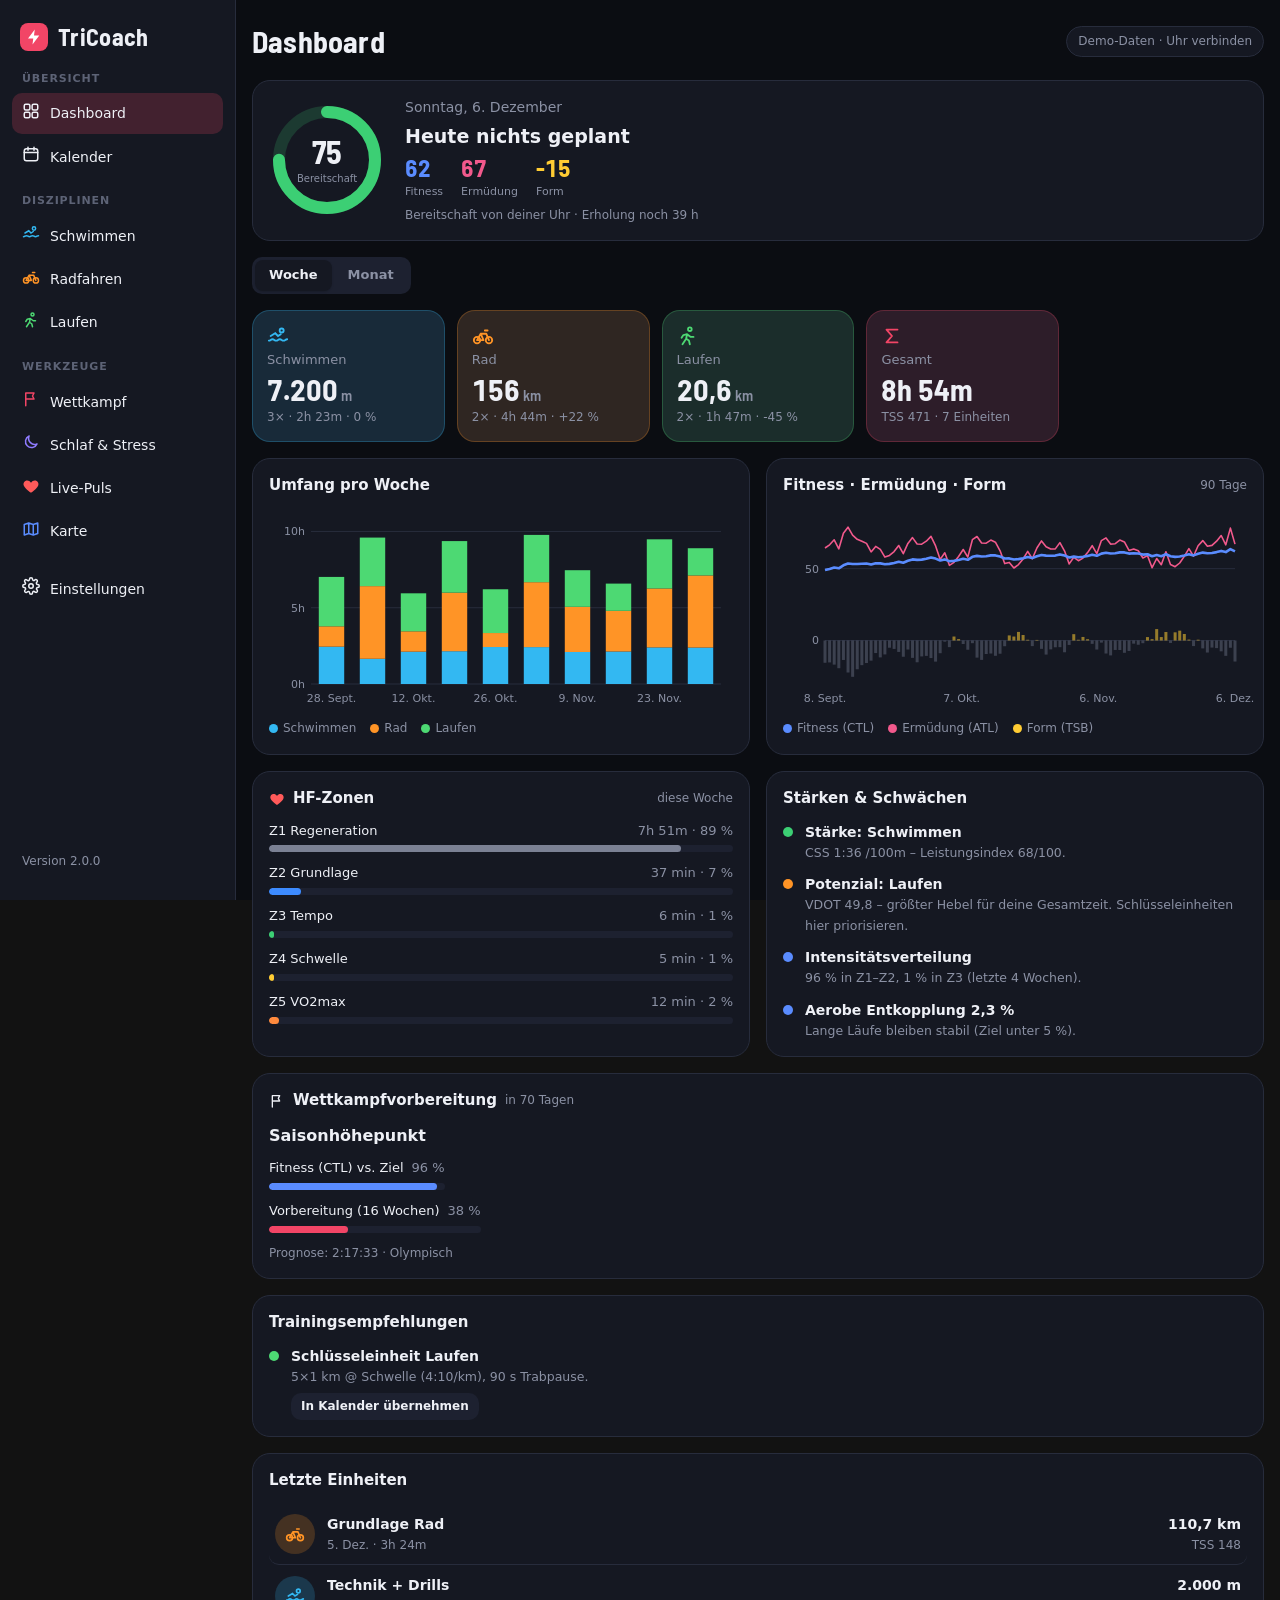
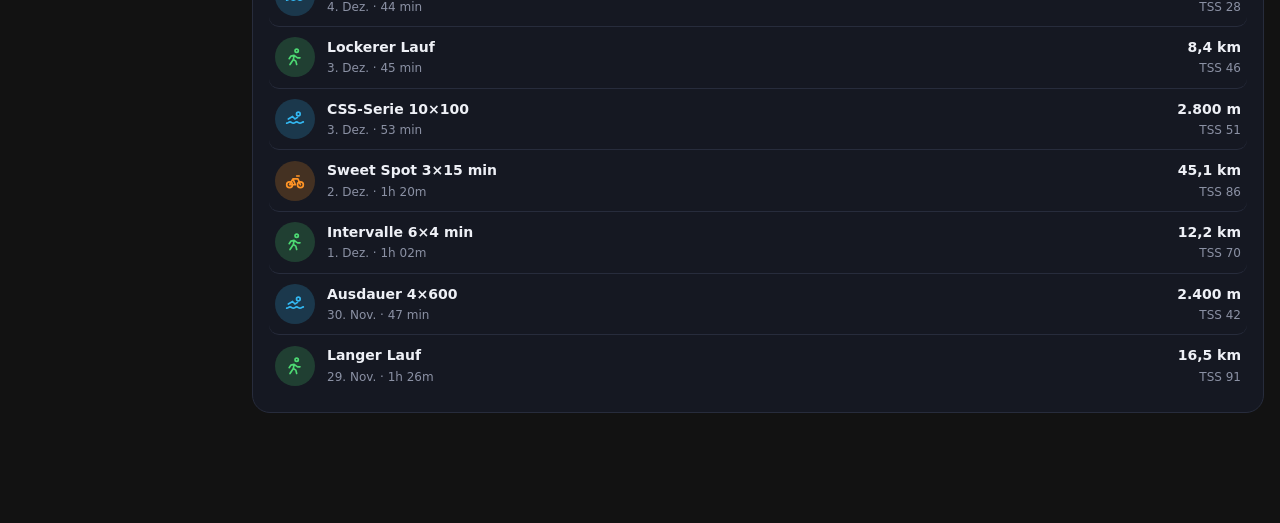
==== index.html @ 59c81769 "TriCoach 2.0: installierbare Web-App mit Uhr-Sync, Live-Puls und 4 Designs Co-Authored-By: Claude Op" ====
<!doctype html>
<html lang="de" data-design="nacht">
<head>
<meta charset="utf-8">
<meta name="viewport" content="width=device-width, initial-scale=1, viewport-fit=cover">
<title>TriCoach</title>
<meta name="description" content="Triathlon-Training mit deiner Forerunner 265: Dashboard, Analysen, Kalender, Wettkampf.">
<meta name="theme-color" content="#0b0d12">
<meta name="apple-mobile-web-app-capable" content="yes">
<meta name="mobile-web-app-capable" content="yes">
<meta name="apple-mobile-web-app-status-bar-style" content="black-translucent">
<meta name="apple-mobile-web-app-title" content="TriCoach">
<link rel="manifest" href="manifest.webmanifest">
<link rel="icon" href="icons/icon-192.png" type="image/png">
<link rel="apple-touch-icon" href="icons/apple-touch-icon.png">
<link rel="preconnect" href="https://fonts.googleapis.com">
<link rel="preconnect" href="https://fonts.gstatic.com" crossorigin>
<link rel="stylesheet" href="https://fonts.googleapis.com/css2?family=Barlow+Semi+Condensed:wght@500;600;700&display=swap">
<link rel="stylesheet" href="css/app.css">
<script>try{var s=JSON.parse(localStorage.getItem('tricoach-settings')||'{}');if(s.design)document.documentElement.dataset.design=s.design;}catch(e){}</script>
</head>
<body>
<div class="app">
  <aside class="side" id="side"></aside>
  <main><div id="content"></div></main>
  <nav class="tabbar" id="tabbar"></nav>
</div>
<div id="toast" role="status" hidden></div>
<div id="updatebar" hidden>Neue Version verfügbar <button data-act="update">Aktualisieren</button></div>
<script src="js/core.js"></script>
<script src="js/analytics.js"></script>
<script src="js/demo.js"></script>
<script src="js/fit.js"></script>
<script src="js/data.js"></script>
<script src="js/ble.js"></script>
<script src="js/views.js"></script>
<script src="js/settings.js"></script>
<script src="js/app.js"></script>
</body>
</html>
---- css/app.css ----
/* TriCoach – Layout: Sidebar wie auf dem iPad (breit), Tab-Leiste unten wie auf dem iPhone (schmal).
   Vier Designs über data-design am <html>-Element. */

/* ---------- Design „Nacht“ (Standard) ---------- */
:root {
  --bg: #0b0d12; --bg2: #0b0d12; --surface: #151822; --surface2: #1d2130; --line: #272c3c;
  --fg: #eef0f6; --muted: #8b91a4; --faint: #5d6376;
  --accent: #f24566; --on-accent: #fff; --swim: #33b8f2; --bike: #ff9426; --run: #4dd973;
  --fit: #5a8cff; --fat: #f2598c; --form: #ffcc33; --sleep: #8f7bff;
  --good: #3ccf74; --warn: #ffb020; --bad: #ff5a5a;
  --z1: #7b8194; --z2: #3d8bff; --z3: #3ccf74; --z4: #ffcc33; --z5: #ff8a3d; --z6: #ff5a5a; --z7: #b36bff;
  --num: "Barlow Semi Condensed", "Segoe UI", system-ui, sans-serif;
  --ui: -apple-system, BlinkMacSystemFont, "Segoe UI", system-ui, Roboto, sans-serif;
  --r: 18px; --tile-r: 18px; --label-tt: none; --label-ls: 0;
  --card-shadow: none; --card-border: 1px solid var(--line);
  color-scheme: dark;
}
/* ---------- Design „Gletscher“: hell ---------- */
[data-design="gletscher"] {
  --bg: #eef2f6; --bg2: #e4eaf1; --surface: #ffffff; --surface2: #eef2f7; --line: #dde3ec;
  --fg: #111827; --muted: #5b6475; --faint: #9aa3b2;
  --accent: #2453ff; --swim: #0a8fd1; --bike: #e36b00; --run: #11a34a;
  --fit: #2453ff; --fat: #d6336c; --form: #c98a00; --sleep: #6a4cff;
  --good: #11a34a; --warn: #c98a00; --bad: #e03131;
  --z1: #9aa3b2; --z2: #3b82f6; --z3: #16a34a; --z4: #d4a106; --z5: #ea7a1a; --z6: #e03131; --z7: #8b5cf6;
  --r: 22px; --tile-r: 18px; --card-shadow: 0 1px 2px rgba(17,24,39,.05), 0 8px 24px -12px rgba(17,24,39,.12); --card-border: 1px solid transparent;
  color-scheme: light;
}
/* ---------- Design „Asphalt“: Grafit + Signalorange, kantig ---------- */
[data-design="asphalt"] {
  --bg: #18191c; --bg2: #18191c; --surface: #222327; --surface2: #2b2c31; --line: #34363c;
  --fg: #f3f1ee; --muted: #9a978f; --faint: #66645e;
  --accent: #ff6a13; --swim: #4cc3ff; --bike: #ffb000; --run: #9be564;
  --fit: #4cc3ff; --fat: #ff6a13; --form: #ffe14d; --sleep: #b49cff;
  --r: 6px; --tile-r: 4px; --label-tt: uppercase; --label-ls: .08em;
  color-scheme: dark;
}
/* ---------- Design „Nordsee“: Petrol + Koralle ---------- */
[data-design="nordsee"] {
  --bg: #06222b; --bg2: #0a2f3a; --surface: #0b3340; --surface2: #11414f; --line: #17505f;
  --fg: #eaf6f7; --muted: #8fb3ba; --faint: #5a8590;
  --accent: #ff7a59; --swim: #5fd4ff; --bike: #ffc15e; --run: #7ef0a8;
  --fit: #5fd4ff; --fat: #ff7a59; --form: #ffe08a; --sleep: #c3a6ff;
  --z2: #5fd4ff; --z3: #7ef0a8; --r: 24px; --tile-r: 20px; --card-border: 1px solid rgba(255,255,255,.06);
  color-scheme: dark;
}

* { box-sizing: border-box }
html, body { height: 100%; margin: 0 }
body { background: linear-gradient(180deg, var(--bg), var(--bg2)) fixed; color: var(--fg); font-family: var(--ui); font-size: 14px; line-height: 1.45; -webkit-tap-highlight-color: transparent; overscroll-behavior-y: none }
button, select, input { font: inherit; color: inherit }
button { cursor: pointer }
a { color: var(--accent) }
:focus-visible { outline: 2px solid var(--accent); outline-offset: 2px }
[hidden] { display: none !important }

.app { display: flex; min-height: 100% }
.side { width: 236px; flex: none; background: var(--surface); border-right: 1px solid var(--line); padding: calc(20px + env(safe-area-inset-top, 0px)) 12px 20px max(12px, env(safe-area-inset-left, 0px)); position: sticky; top: 0; height: 100vh; overflow: auto; display: flex; flex-direction: column; gap: 16px }
.brand { display: flex; align-items: center; gap: 10px; padding: 0 8px; font-family: var(--num); font-weight: 700; font-size: 24px; letter-spacing: .3px }
.brand i { width: 28px; height: 28px; border-radius: 8px; background: var(--accent); color: var(--on-accent); display: grid; place-items: center }
.brand i svg { width: 18px; height: 18px }
.navgroup { display: flex; flex-direction: column; gap: 2px }
.navgroup h4 { margin: 0 0 4px; padding: 0 10px; font-size: 11px; text-transform: uppercase; letter-spacing: .08em; color: var(--faint); font-weight: 600 }
.navbtn { display: flex; align-items: center; gap: 10px; padding: 9px 10px; border-radius: 10px; border: 0; background: none; text-align: left; width: 100%; color: var(--fg) }
.navbtn svg { width: 18px; height: 18px; flex: none }
.navbtn:hover { background: var(--surface2) }
.navbtn.on { background: color-mix(in srgb, var(--accent) 20%, transparent) }
.side .note { margin-top: auto; font-size: 12px; color: var(--muted); padding: 10px }

main { flex: 1; min-width: 0; padding-block: calc(20px + env(safe-area-inset-top, 0px)) 110px; padding-left: max(16px, env(safe-area-inset-left, 0px)); padding-right: max(16px, env(safe-area-inset-right, 0px)) }
#content { max-width: 1120px; margin: 0 auto; display: flex; flex-direction: column; gap: 16px }
.topline { display: flex; align-items: center; justify-content: space-between; gap: 12px; flex-wrap: wrap }
.topline h1 { margin: 0; font-size: 30px; font-family: var(--num); font-weight: 700; letter-spacing: .2px; text-wrap: balance }
.chip { font-size: 12px; color: var(--muted); background: var(--surface); border: 1px solid var(--line); padding: 6px 11px; border-radius: 99px; display: inline-flex; align-items: center; gap: 6px }
.chip.busy svg { animation: spin 1s linear infinite }
@keyframes spin { to { transform: rotate(360deg) } }
.back, .linkbtn { border: 0; background: none; color: var(--accent); padding: 0; font-weight: 600 }

.tabbar { display: none }
@media (max-width: 860px) {
  .side { display: none }
  .tabbar { display: flex; position: fixed; left: 0; right: 0; bottom: 0; background: color-mix(in srgb, var(--surface) 92%, transparent); backdrop-filter: blur(14px); -webkit-backdrop-filter: blur(14px); border-top: 1px solid var(--line); padding: 6px max(8px, env(safe-area-inset-right, 0px)) calc(6px + env(safe-area-inset-bottom, 0px)) max(8px, env(safe-area-inset-left, 0px)); z-index: 5 }
  .tabbar button { flex: 1; border: 0; background: none; display: flex; flex-direction: column; align-items: center; gap: 2px; font-size: 10.5px; color: var(--muted); padding: 4px 0 }
  .tabbar button svg { width: 22px; height: 22px }
  .tabbar button.on { color: var(--accent) }
  .topline h1 { font-size: 26px }
}

.card { background: var(--surface); border: var(--card-border); box-shadow: var(--card-shadow); border-radius: var(--r); padding: 16px; display: flex; flex-direction: column; gap: 12px; min-width: 0; color: inherit; font: inherit }
.card h3 { margin: 0; font-size: 15px; display: flex; align-items: center; gap: 8px; text-transform: var(--label-tt); letter-spacing: var(--label-ls) }
.card h3 small { font-weight: 400; color: var(--muted); margin-left: auto; font-size: 12px; text-transform: none; letter-spacing: 0 }
.cols { display: grid; grid-template-columns: 1fr; gap: 16px }
.cols.two { grid-template-columns: repeat(auto-fit, minmax(min(340px, 100%), 1fr)) }
.muted { color: var(--muted) }
.cap { font-size: 12px; color: var(--muted) }
.fg { color: var(--fg) }
.acc { color: var(--accent) }

.tiles { display: grid; grid-template-columns: repeat(auto-fill, minmax(min(160px, 100%), 1fr)); gap: 12px }
.tile { --c: var(--accent); background: color-mix(in srgb, var(--c) 11%, var(--surface)); border: 1px solid color-mix(in srgb, var(--c) 26%, transparent); border-radius: var(--tile-r); padding: 14px; display: flex; flex-direction: column; gap: 4px; min-width: 0; text-align: left; color: var(--fg) }
button.tile { cursor: pointer; transition: transform .12s }
button.tile:hover { transform: translateY(-2px) }
.tile .ic { color: var(--c); height: 22px }
.tile .ic svg { width: 22px; height: 22px }
.tile .t { color: var(--muted); font-size: 13px; text-transform: var(--label-tt); letter-spacing: var(--label-ls) }
.tile .v { font-family: var(--num); font-weight: 700; font-size: 30px; line-height: 1.05; font-variant-numeric: tabular-nums; white-space: nowrap; overflow: hidden; text-overflow: ellipsis }
.tile .v small { font-size: 15px; color: var(--muted); font-weight: 600; margin-left: 3px }
.tile .s { font-size: 12px; color: var(--muted) }
[data-design="asphalt"] .tile { background: var(--surface2); border: 0; border-top: 3px solid var(--c) }
[data-design="asphalt"] .tile .v { color: var(--c); font-size: 34px }
[data-design="gletscher"] .tile { background: color-mix(in srgb, var(--c) 8%, var(--surface)); border-color: color-mix(in srgb, var(--c) 18%, transparent) }
[data-design="nordsee"] .tile { background: linear-gradient(160deg, color-mix(in srgb, var(--c) 18%, var(--surface)), var(--surface) 70%) }

.seg { display: inline-flex; background: var(--surface2); border-radius: 10px; padding: 3px; gap: 2px; flex-wrap: wrap }
.seg button { border: 0; background: none; padding: 6px 14px; border-radius: 8px; color: var(--muted); font-weight: 600; font-size: 13px }
.seg button.on { background: var(--surface); color: var(--fg); box-shadow: 0 1px 2px rgba(0,0,0,.15) }

.hero { display: flex; gap: 20px; align-items: center; flex-wrap: wrap }
.hero .info { display: flex; flex-direction: column; gap: 6px; min-width: 0; flex: 1 }
.today { font-size: 19px; font-weight: 650 }
.pills { display: flex; gap: 18px; flex-wrap: wrap }
.pill b { display: block; font-family: var(--num); font-size: 24px; line-height: 1; font-variant-numeric: tabular-nums }
.pill span { font-size: 11px; color: var(--muted) }
.bignum { font-family: var(--num); font-weight: 700; font-size: 64px; line-height: 1; font-variant-numeric: tabular-nums }

.row { display: flex; align-items: center; gap: 12px }
.prow { display: flex; flex-direction: column; gap: 5px }
.prow .top { display: flex; justify-content: space-between; gap: 8px; font-size: 13px }
.prow .top span:last-child { color: var(--muted); font-variant-numeric: tabular-nums; white-space: nowrap }
.bar { height: 7px; border-radius: 9px; background: var(--surface2); overflow: hidden }
.bar i { display: block; height: 100%; border-radius: 9px; background: var(--c, var(--accent)) }

.ins { display: flex; gap: 12px; align-items: flex-start }
.ins .dot { width: 10px; height: 10px; border-radius: 50%; margin-top: 5px; flex: none }
.ins b { display: block; font-size: 14px }
.ins span { font-size: 12.5px; color: var(--muted) }
.ins span.fg { color: var(--fg) }

.list { display: flex; flex-direction: column }
.act { display: flex; align-items: center; gap: 12px; padding: 10px 6px; border: 0; background: none; border-bottom: 1px solid var(--line); text-align: left; width: 100%; border-radius: 10px; color: var(--fg) }
.act:hover { background: var(--surface2) }
.act:last-child { border-bottom: 0 }
.sport { width: 40px; height: 40px; border-radius: 50%; display: grid; place-items: center; flex: none; background: color-mix(in srgb, var(--c) 20%, transparent); color: var(--c) }
.sport svg { width: 20px; height: 20px }
.act .mid { flex: 1; min-width: 0 }
.act .mid b { display: block; font-size: 14px; overflow: hidden; text-overflow: ellipsis; white-space: nowrap }
.act .mid span, .act .end span { font-size: 12px; color: var(--muted) }
.act .end { text-align: right; font-variant-numeric: tabular-nums }

.btn { border: 0; border-radius: 10px; padding: 9px 14px; font-weight: 650; background: var(--surface2); color: var(--fg); display: inline-flex; align-items: center; gap: 6px; justify-content: center }
.btn.primary { background: var(--accent); color: var(--on-accent) }
.btn.big { font-size: 18px; padding: 16px; width: 100% }
.btn.small { padding: 5px 10px; font-size: 12px }

.chart { display: block; width: 100%; height: auto; overflow: visible }
.chart .grid { stroke: var(--line); stroke-width: 1 }
.chart .axis { fill: var(--muted); font-size: 11px; font-family: var(--ui) }
.legend { display: flex; gap: 14px; flex-wrap: wrap; font-size: 12px; color: var(--muted) }
.legend i { display: inline-block; width: 9px; height: 9px; border-radius: 50%; margin-right: 5px; vertical-align: middle }

.tablewrap { overflow-x: auto }
table { border-collapse: collapse; width: 100%; font-variant-numeric: tabular-nums; font-size: 13px }
th { text-align: left; color: var(--muted); font-weight: 600; font-size: 12px; padding: 6px 10px 6px 0; border-bottom: 1px solid var(--line) }
td { padding: 7px 10px 7px 0; border-bottom: 1px solid var(--line); white-space: nowrap }

.cal { display: grid; grid-template-columns: repeat(7, 1fr); gap: 4px }
.cal .wd { text-align: center; font-size: 12px; color: var(--muted); font-weight: 600; padding-bottom: 4px }
.cal button { border: 1px solid transparent; background: none; border-radius: 10px; min-height: 54px; display: flex; flex-direction: column; align-items: center; justify-content: center; gap: 5px; padding: 4px 0; color: var(--fg) }
.cal button:hover { background: var(--surface2) }
.cal button.out { opacity: .35 }
.cal button.sel { background: color-mix(in srgb, var(--accent) 22%, transparent) }
.cal button.now { border-color: var(--accent) }
.cal .dots { display: flex; gap: 3px; height: 7px }
.cal .dots i { width: 7px; height: 7px; border-radius: 50% }
.cal .dots i.ring { background: none !important; border: 1.5px solid }

form.plan { display: grid; grid-template-columns: repeat(auto-fit, minmax(min(150px, 100%), 1fr)); gap: 10px; align-items: end }
form.plan label { display: flex; flex-direction: column; gap: 4px; font-size: 12px; color: var(--muted) }
form.plan input, form.plan select, .sel { background: var(--surface2); border: 1px solid var(--line); border-radius: 10px; padding: 8px 10px; min-width: 0; width: 100% }
.sel { width: auto; max-width: 100% }

.split { display: flex; justify-content: space-between; align-items: center; padding: 10px 0; border-bottom: 1px solid var(--line); gap: 10px; font-variant-numeric: tabular-nums }
.split:last-child { border-bottom: 0 }
.split b { font-size: 15px }
.split.cur > b { color: var(--accent) }
.clock { font-family: var(--num); font-weight: 700; font-size: clamp(56px, 14vw, 104px); line-height: 1; text-align: center; font-variant-numeric: tabular-nums }
.good { color: var(--good) } .warnc { color: var(--warn) }
.fuelgrid { display: grid; grid-template-columns: repeat(auto-fill, minmax(130px, 1fr)); gap: 8px }
.toggle { display: flex; align-items: center; gap: 10px; font-size: 14px }
.toggle input { width: 18px; height: 18px; accent-color: var(--accent) }
input[type=range] { width: 100%; accent-color: var(--accent) }

.empty { display: flex; flex-direction: column; gap: 8px; align-items: flex-start; padding: 6px 0 }
.empty b { font-size: 16px }
.empty span { color: var(--muted); max-width: 60ch }
.opt { display: flex; flex-direction: column; gap: 10px; padding: 14px; border-radius: calc(var(--r) - 4px); background: var(--surface2); border: 1px solid transparent }
.opt.on { border-color: var(--accent) }
.tag { font-size: 11px; font-weight: 600; background: var(--accent); color: var(--on-accent); border-radius: 99px; padding: 2px 8px; margin-left: 6px; vertical-align: middle }
.steps { margin: 0; padding-left: 20px; display: flex; flex-direction: column; gap: 6px }
.designs { display: grid; grid-template-columns: repeat(auto-fill, minmax(min(200px, 100%), 1fr)); gap: 12px }
.design { border: 2px solid var(--line); background: var(--surface2); border-radius: 14px; padding: 10px; display: flex; flex-direction: column; gap: 6px; text-align: left; color: var(--fg) }
.design.on { border-color: var(--accent) }
.swatch { height: 70px; border-radius: 10px; position: relative; overflow: hidden; display: block }
.swatch i { position: absolute; left: 10px; right: 40%; top: 10px; bottom: 10px; border-radius: 6px }
.swatch em { position: absolute; right: 10px; top: 10px; width: 24%; height: 18px; border-radius: 6px }
.swatch u { position: absolute; bottom: 12px; width: 9%; height: 26px; border-radius: 4px; text-decoration: none }
.swatch u:nth-of-type(1) { right: 34% } .swatch u:nth-of-type(2) { right: 22% } .swatch u:nth-of-type(3) { right: 10% }
.pulse { font-family: var(--num); font-weight: 700; font-size: 110px; line-height: 1; color: var(--muted) }
.pulse.on { color: var(--bad); animation: beat 1s ease-in-out infinite }
@keyframes beat { 50% { transform: scale(1.04) } }

#toast { position: fixed; left: 50%; transform: translateX(-50%); bottom: calc(84px + env(safe-area-inset-bottom, 0px)); background: var(--fg); color: var(--bg); padding: 10px 16px; border-radius: 12px; font-weight: 600; z-index: 20; max-width: calc(100% - 32px); box-shadow: 0 8px 30px rgba(0,0,0,.3) }
#updatebar { position: fixed; top: calc(10px + env(safe-area-inset-top, 0px)); left: 50%; transform: translateX(-50%); background: var(--accent); color: var(--on-accent); border-radius: 99px; padding: 6px 6px 6px 16px; display: flex; gap: 10px; align-items: center; z-index: 21; font-weight: 600; box-shadow: 0 8px 30px rgba(0,0,0,.3); max-width: calc(100% - 32px) }
#updatebar button { background: var(--on-accent); color: var(--accent); border: 0; border-radius: 99px; padding: 6px 12px; font-weight: 700 }
@media (prefers-reduced-motion: reduce) { * { transition: none !important; animation: none !important } }
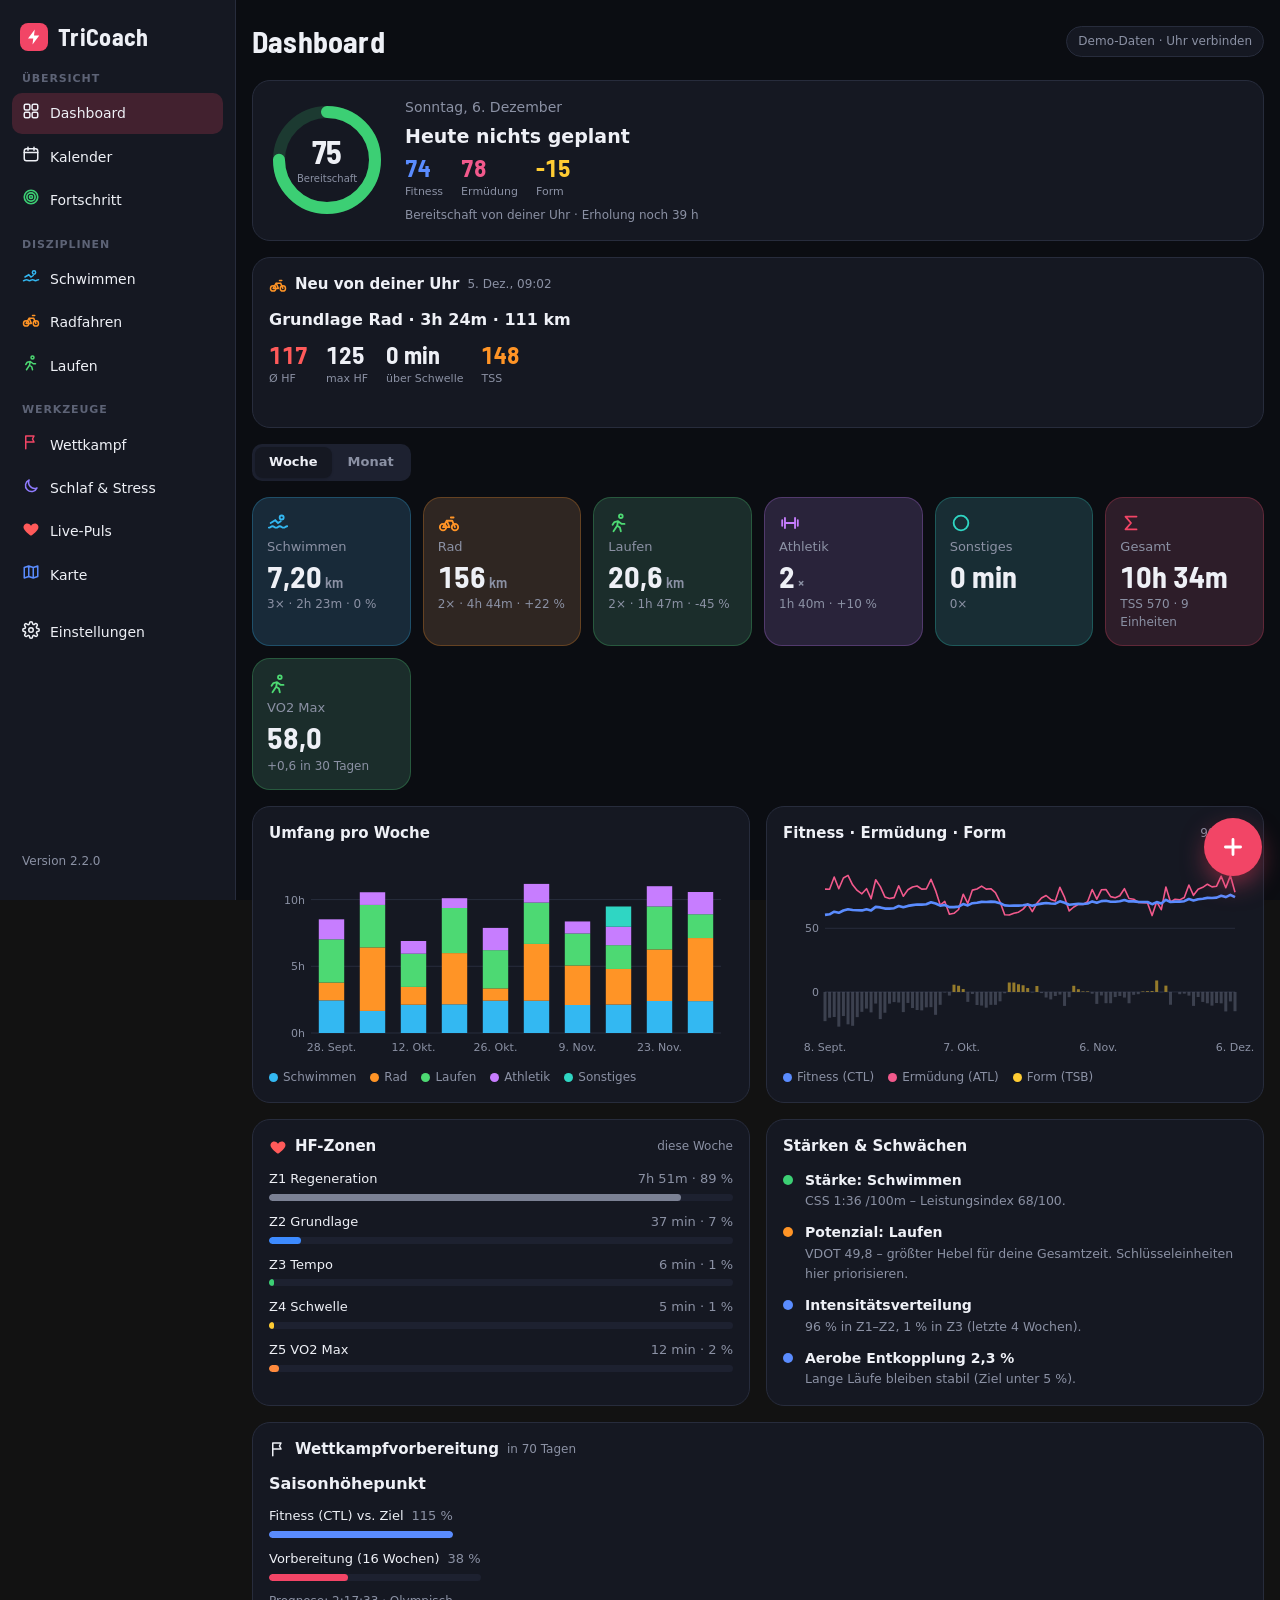
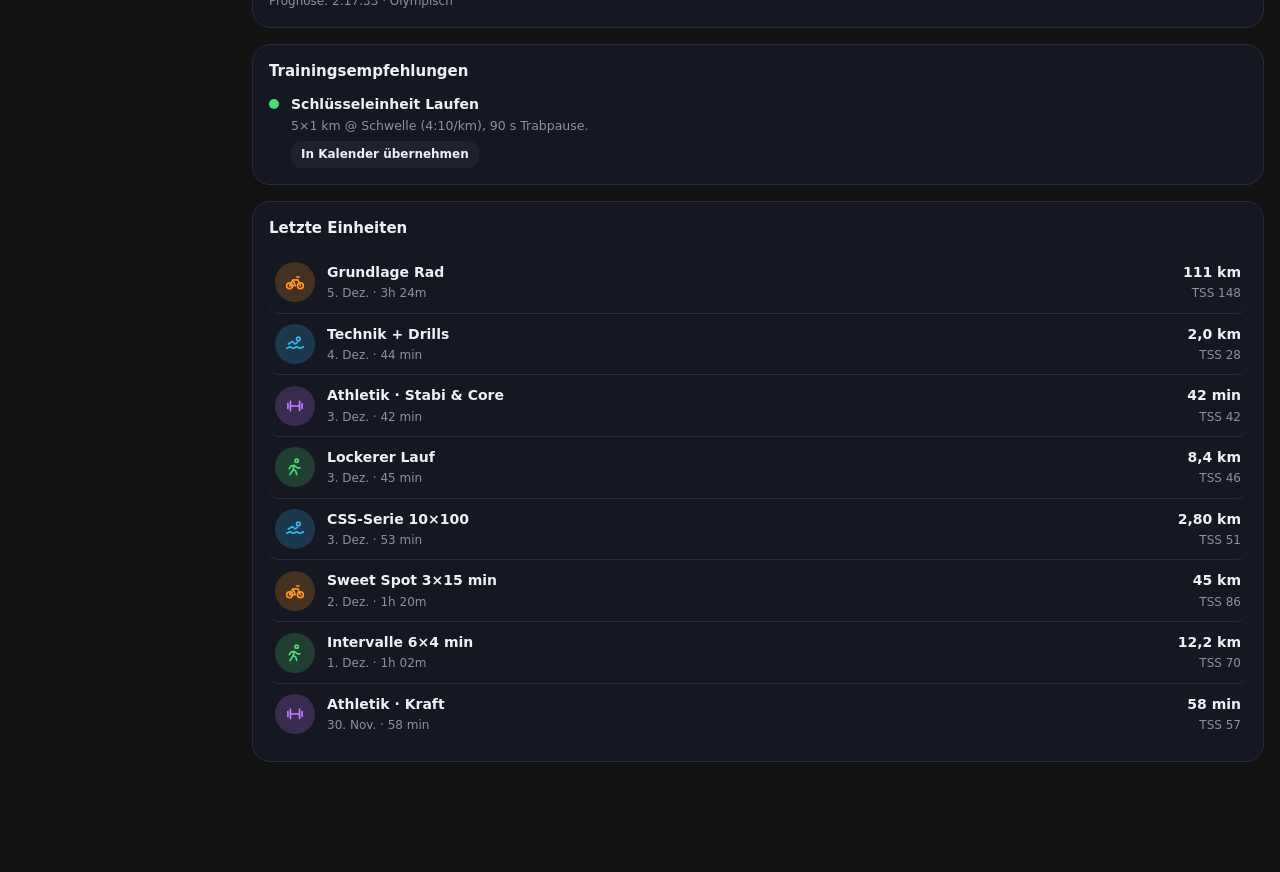
==== commit 364bbfa6: "2.2: Kalender wie Apple Kalender, Einheiten eintragen (Schwimm-km, Athletik, Sonstiges), TrainingPea" ====
--- a/index.html
+++ b/index.html
@@ -25,6 +25,8 @@
   <main><div id="content"></div></main>
   <nav class="tabbar" id="tabbar"></nav>
 </div>
+<button id="fab" class="fab" data-act="addmenu" aria-label="Neu: Einheit eintragen oder planen" hidden><svg viewBox="0 0 24 24" fill="none" stroke="currentColor" stroke-width="2.6" stroke-linecap="round"><path d="M12 5v14M5 12h14"/></svg></button>
+<div id="sheet"></div>
 <div id="toast" role="status" hidden></div>
 <div id="updatebar" hidden>Neue Version verfügbar <button data-act="update">Aktualisieren</button></div>
 <script src="js/core.js"></script>
@@ -34,6 +36,10 @@
 <script src="js/data.js"></script>
 <script src="js/ble.js"></script>
 <script src="js/views.js"></script>
+<script src="js/calendar.js"></script>
+<script src="js/log.js"></script>
+<script src="js/tp.js"></script>
+<script src="js/progress.js"></script>
 <script src="js/settings.js"></script>
 <script src="js/app.js"></script>
 </body>
--- a/css/app.css
+++ b/css/app.css
@@ -5,7 +5,7 @@
 :root {
   --bg: #0b0d12; --bg2: #0b0d12; --surface: #151822; --surface2: #1d2130; --line: #272c3c;
   --fg: #eef0f6; --muted: #8b91a4; --faint: #5d6376;
-  --accent: #f24566; --on-accent: #fff; --swim: #33b8f2; --bike: #ff9426; --run: #4dd973;
+  --accent: #f24566; --on-accent: #fff; --swim: #33b8f2; --bike: #ff9426; --run: #4dd973; --str: #c77dff; --oth: #2fd6c3;
   --fit: #5a8cff; --fat: #f2598c; --form: #ffcc33; --sleep: #8f7bff;
   --good: #3ccf74; --warn: #ffb020; --bad: #ff5a5a;
   --z1: #7b8194; --z2: #3d8bff; --z3: #3ccf74; --z4: #ffcc33; --z5: #ff8a3d; --z6: #ff5a5a; --z7: #b36bff;
@@ -19,7 +19,7 @@
 [data-design="gletscher"] {
   --bg: #eef2f6; --bg2: #e4eaf1; --surface: #ffffff; --surface2: #eef2f7; --line: #dde3ec;
   --fg: #111827; --muted: #5b6475; --faint: #9aa3b2;
-  --accent: #2453ff; --swim: #0a8fd1; --bike: #e36b00; --run: #11a34a;
+  --accent: #2453ff; --swim: #0a8fd1; --bike: #e36b00; --run: #11a34a; --str: #8b3fd9; --oth: #0f9c8c;
   --fit: #2453ff; --fat: #d6336c; --form: #c98a00; --sleep: #6a4cff;
   --good: #11a34a; --warn: #c98a00; --bad: #e03131;
   --z1: #9aa3b2; --z2: #3b82f6; --z3: #16a34a; --z4: #d4a106; --z5: #ea7a1a; --z6: #e03131; --z7: #8b5cf6;
@@ -30,7 +30,7 @@
 [data-design="asphalt"] {
   --bg: #18191c; --bg2: #18191c; --surface: #222327; --surface2: #2b2c31; --line: #34363c;
   --fg: #f3f1ee; --muted: #9a978f; --faint: #66645e;
-  --accent: #ff6a13; --swim: #4cc3ff; --bike: #ffb000; --run: #9be564;
+  --accent: #ff6a13; --swim: #4cc3ff; --bike: #ffb000; --run: #9be564; --str: #d08cff; --oth: #5ee0cf;
   --fit: #4cc3ff; --fat: #ff6a13; --form: #ffe14d; --sleep: #b49cff;
   --r: 6px; --tile-r: 4px; --label-tt: uppercase; --label-ls: .08em;
   color-scheme: dark;
@@ -39,7 +39,7 @@
 [data-design="nordsee"] {
   --bg: #06222b; --bg2: #0a2f3a; --surface: #0b3340; --surface2: #11414f; --line: #17505f;
   --fg: #eaf6f7; --muted: #8fb3ba; --faint: #5a8590;
-  --accent: #ff7a59; --swim: #5fd4ff; --bike: #ffc15e; --run: #7ef0a8;
+  --accent: #ff7a59; --swim: #5fd4ff; --bike: #ffc15e; --run: #7ef0a8; --str: #d9a3ff; --oth: #4ff0d8;
   --fit: #5fd4ff; --fat: #ff7a59; --form: #ffe08a; --sleep: #c3a6ff;
   --z2: #5fd4ff; --z3: #7ef0a8; --r: 24px; --tile-r: 20px; --card-border: 1px solid rgba(255,255,255,.06);
   color-scheme: dark;
@@ -48,7 +48,7 @@
 * { box-sizing: border-box }
 html, body { height: 100%; margin: 0 }
 body { background: linear-gradient(180deg, var(--bg), var(--bg2)) fixed; color: var(--fg); font-family: var(--ui); font-size: 14px; line-height: 1.45; -webkit-tap-highlight-color: transparent; overscroll-behavior-y: none }
-button, select, input { font: inherit; color: inherit }
+button, select, input, textarea { font: inherit; color: inherit }
 button { cursor: pointer }
 a { color: var(--accent) }
 :focus-visible { outline: 2px solid var(--accent); outline-offset: 2px }
@@ -96,7 +96,8 @@
 .fg { color: var(--fg) }
 .acc { color: var(--accent) }
 
-.tiles { display: grid; grid-template-columns: repeat(auto-fill, minmax(min(160px, 100%), 1fr)); gap: 12px }
+.tiles { display: grid; grid-template-columns: repeat(auto-fill, minmax(min(145px, 100%), 1fr)); gap: 12px }
+@media (max-width: 400px) { .tiles { gap: 10px } .tile { padding: 12px } .tile .v { font-size: 26px } }
 .tile { --c: var(--accent); background: color-mix(in srgb, var(--c) 11%, var(--surface)); border: 1px solid color-mix(in srgb, var(--c) 26%, transparent); border-radius: var(--tile-r); padding: 14px; display: flex; flex-direction: column; gap: 4px; min-width: 0; text-align: left; color: var(--fg) }
 button.tile { cursor: pointer; transition: transform .12s }
 button.tile:hover { transform: translateY(-2px) }
@@ -127,6 +128,8 @@
 .prow { display: flex; flex-direction: column; gap: 5px }
 .prow .top { display: flex; justify-content: space-between; gap: 8px; font-size: 13px }
 .prow .top span:last-child { color: var(--muted); font-variant-numeric: tabular-nums; white-space: nowrap }
+.zbar { display: flex; height: 12px; border-radius: 6px; overflow: hidden; background: var(--surface2) }
+.zbar i { display: block; height: 100% }
 .bar { height: 7px; border-radius: 9px; background: var(--surface2); overflow: hidden }
 .bar i { display: block; height: 100%; border-radius: 9px; background: var(--c, var(--accent)) }
 
@@ -213,3 +216,200 @@
 #updatebar { position: fixed; top: calc(10px + env(safe-area-inset-top, 0px)); left: 50%; transform: translateX(-50%); background: var(--accent); color: var(--on-accent); border-radius: 99px; padding: 6px 6px 6px 16px; display: flex; gap: 10px; align-items: center; z-index: 21; font-weight: 600; box-shadow: 0 8px 30px rgba(0,0,0,.3); max-width: calc(100% - 32px) }
 #updatebar button { background: var(--on-accent); color: var(--accent); border: 0; border-radius: 99px; padding: 6px 12px; font-weight: 700 }
 @media (prefers-reduced-motion: reduce) { * { transition: none !important; animation: none !important } }
+
+/* ===================== 2.2: Kalender, Eintragen, TrainingPeaks, Fortschritt ===================== */
+.btn.on { background: color-mix(in srgb, var(--accent) 22%, var(--surface2)) }
+.btn.danger { background: color-mix(in srgb, var(--bad) 16%, var(--surface2)); color: var(--bad) }
+.linkbtn.strong { font-weight: 750 }
+code { font-size: 12px; background: var(--surface2); padding: 1px 5px; border-radius: 5px; word-break: break-all }
+.faint { color: var(--faint) }
+body.noscroll { overflow: hidden }
+
+/* Kalenderkopf */
+.calcard { gap: 14px }
+.calbar { display: flex; justify-content: space-between; align-items: center; gap: 10px; flex-wrap: wrap }
+.calnav { flex-wrap: wrap; gap: 6px }
+.calnav .btn { padding: 8px 11px }
+.caltitle { margin: 0; font-family: var(--num); font-size: 24px; font-weight: 700; text-transform: capitalize }
+.search { width: 100%; background: var(--surface2); border: 1px solid var(--line); border-radius: 12px; padding: 10px 12px; font-size: 16px }
+.calfilter { display: flex; flex-direction: column; gap: 10px; padding: 12px; border-radius: 14px; background: var(--surface2) }
+.chips { display: flex; flex-wrap: wrap; gap: 6px }
+.fchip { --c: var(--accent); border: 1px solid var(--line); background: var(--surface); border-radius: 99px; padding: 6px 12px 6px 9px; display: inline-flex; align-items: center; gap: 7px; font-size: 13px; color: var(--muted) }
+.fchip i { width: 12px; height: 12px; border-radius: 50%; border: 2px solid var(--c) }
+.fchip.on { color: var(--fg); border-color: color-mix(in srgb, var(--c) 45%, transparent) }
+.fchip.on i { background: var(--c) }
+
+/* Monat */
+.mgrid { display: grid; grid-template-columns: 26px repeat(7, minmax(0, 1fr)); gap: 3px }
+.mgrid .wd, .mgrid .kwh { text-align: center; font-size: 12px; color: var(--muted); font-weight: 600; padding-bottom: 4px }
+.mgrid .kw { font-size: 10px; color: var(--faint); display: flex; align-items: flex-start; justify-content: center; padding-top: 8px; font-variant-numeric: tabular-nums }
+.mc { border: 1px solid transparent; border-radius: 10px; min-height: 92px; padding: 4px; display: flex; flex-direction: column; gap: 3px; cursor: pointer; min-width: 0; background: color-mix(in srgb, var(--surface2) 45%, transparent) }
+.mc:hover { background: var(--surface2) }
+.mc.out { opacity: .4 }
+.mc.sel { background: color-mix(in srgb, var(--accent) 16%, transparent) }
+.mc.over { outline: 2px dashed var(--accent) }
+.mc .dn { font-size: 13px; font-weight: 600; width: 24px; height: 24px; display: grid; place-items: center; border-radius: 50% }
+.mc.now .dn { background: var(--accent); color: var(--on-accent) }
+.mc .evs { display: flex; flex-direction: column; gap: 2px; min-width: 0 }
+.mc .dots { display: none; gap: 3px; justify-content: center; flex-wrap: wrap }
+.mc .dots i { width: 6px; height: 6px; border-radius: 50% }
+.mc .dots i.ring { background: none !important; border: 1.5px solid }
+.ev { --c: var(--accent); display: block; font-size: 11px; line-height: 1.25; padding: 2px 5px; border-radius: 5px; white-space: nowrap; overflow: hidden; text-overflow: ellipsis; background: color-mix(in srgb, var(--c) 20%, transparent); color: var(--fg); border-left: 3px solid var(--c); cursor: pointer }
+.ev em { font-style: normal; color: var(--muted); margin-right: 4px; font-variant-numeric: tabular-nums }
+.ev.done { background: var(--c); color: #0b0d12; border-left-color: transparent }
+.ev.done em { color: inherit; opacity: .7 }
+.ev.race { font-weight: 700 }
+.ev.dragging, .blk.dragging { opacity: .4 }
+.more { font-size: 10.5px; color: var(--muted); padding-left: 4px }
+.cdot { display: inline-block; width: 7px; height: 7px; border-radius: 50%; margin-right: 4px; vertical-align: 1px; box-shadow: 0 0 0 1.5px var(--surface) }
+@media (max-width: 720px) {
+  .mgrid { grid-template-columns: 18px repeat(7, minmax(0, 1fr)); gap: 2px }
+  .mc { min-height: 54px; align-items: center; padding: 3px 1px }
+  .mc .evs { display: none }
+  .mc .dots { display: flex }
+}
+
+/* Woche / Tag */
+.tgrid { overflow-x: auto; margin: 0 -4px; padding: 0 4px }
+.tg-head, .tg-all, .tg-body { display: grid; grid-template-columns: 44px repeat(var(--n), minmax(84px, 1fr)); min-width: calc(44px + var(--n) * 84px) }
+.tg-head { position: sticky; top: 0; z-index: 2; background: var(--surface); padding-bottom: 6px }
+.tg-day { border: 0; background: none; display: flex; flex-direction: column; align-items: center; gap: 2px; color: var(--muted); font-size: 12px; padding: 2px 0 }
+.tg-day b { font-size: 19px; color: var(--fg); width: 32px; height: 32px; display: grid; place-items: center; border-radius: 50%; font-family: var(--num) }
+.tg-day.now b { background: var(--accent); color: var(--on-accent) }
+.tg-all { border-top: 1px solid var(--line); border-bottom: 1px solid var(--line); padding: 4px 0; gap: 0 3px }
+.tg-all > div { display: flex; flex-direction: column; gap: 2px; min-width: 0 }
+.tg-all .cap { align-self: center; font-size: 10px }
+.tg-body { position: relative }
+.tg-hours { position: relative }
+.tg-hours span { position: absolute; right: 8px; font-size: 10.5px; color: var(--faint); transform: translateY(-6px); font-variant-numeric: tabular-nums }
+.tg-col { position: relative; border-left: 1px solid var(--line); background-image: repeating-linear-gradient(to bottom, var(--line) 0 1px, transparent 1px 46px) }
+.tg-col.now { background-color: color-mix(in srgb, var(--accent) 5%, transparent) }
+.tg-col.over { background-color: color-mix(in srgb, var(--accent) 12%, transparent) }
+.slot { position: absolute; left: 0; right: 0; border: 0; background: none; padding: 0 }
+.slot:hover { background: color-mix(in srgb, var(--accent) 10%, transparent) }
+.blk { --c: var(--accent); position: absolute; border: 0; border-left: 3px solid var(--c); background: color-mix(in srgb, var(--c) 24%, var(--surface)); border-radius: 6px; padding: 2px 5px; text-align: left; overflow: hidden; display: flex; flex-direction: column; justify-content: flex-start; align-items: stretch; line-height: 1.2; color: var(--fg); z-index: 1; margin-left: 2px; box-shadow: 0 0 0 1px var(--surface) }
+.blk b { font-size: 11.5px; white-space: nowrap; overflow: hidden; text-overflow: ellipsis; display: block }
+.blk span { font-size: 10px; color: var(--muted); white-space: nowrap; overflow: hidden; text-overflow: ellipsis; display: block }
+.blk.short { flex-direction: row; align-items: center; gap: 4px }
+.blk.short span { display: none }
+.blk:hover { z-index: 2; filter: brightness(1.08) }
+.blk.done { background: var(--c); color: #0b0d12; border-left-color: color-mix(in srgb, var(--c) 60%, #000) }
+.blk.done span { color: rgba(0,0,0,.6) }
+.nowline { position: absolute; left: -4px; right: 0; height: 2px; background: var(--bad); z-index: 3; pointer-events: none }
+.nowline::before { content: ""; position: absolute; left: 0; top: -4px; width: 10px; height: 10px; border-radius: 50%; background: var(--bad) }
+
+/* Jahr */
+.ygrid { display: grid; grid-template-columns: repeat(auto-fill, minmax(min(200px, 100%), 1fr)); gap: 18px 16px }
+.ym { display: flex; flex-direction: column; gap: 4px }
+.ym > .linkbtn { text-align: left; font-size: 15px; text-transform: capitalize }
+.ym > .cap { margin-top: -4px; min-height: 16px }
+.ymg { display: grid; grid-template-columns: repeat(7, 1fr); gap: 2px }
+.ymg i { font-style: normal; font-size: 9px; color: var(--faint); text-align: center }
+.yd { border: 0; background: none; font-size: 10.5px; aspect-ratio: 1; border-radius: 50%; padding: 0; color: var(--fg); font-variant-numeric: tabular-nums }
+.yd.l1 { background: color-mix(in srgb, var(--accent) 25%, transparent) }
+.yd.l2 { background: color-mix(in srgb, var(--accent) 45%, transparent) }
+.yd.l3 { background: color-mix(in srgb, var(--accent) 70%, transparent); color: var(--on-accent) }
+.yd.l4 { background: var(--accent); color: var(--on-accent) }
+.yd.plan { box-shadow: inset 0 0 0 1px var(--muted) }
+.yd.race { box-shadow: 0 0 0 2px var(--accent); font-weight: 800 }
+.yd.now { outline: 2px solid var(--fg); outline-offset: 1px }
+
+/* Liste / Agenda */
+.lday h4 { margin: 8px 0 2px; font-size: 13px; color: var(--muted); font-weight: 600 }
+.prio { font-size: 10.5px; font-weight: 800; border-radius: 5px; padding: 1px 5px; vertical-align: 2px; background: var(--accent); color: var(--on-accent) }
+.prio.pB { background: var(--warn); color: #000 } .prio.pC { background: var(--surface2); color: var(--muted) }
+.cpl { --c: var(--good); display: inline-block; font-size: 11px; font-weight: 650; color: var(--c); background: color-mix(in srgb, var(--c) 15%, transparent); border-radius: 99px; padding: 2px 8px; margin-left: 4px; white-space: nowrap }
+
+/* Bottom-Sheet */
+#sheet:empty { display: none }
+.sheet-bg { position: fixed; inset: 0; background: rgba(0,0,0,.5); z-index: 30; animation: fade .18s }
+.sheet { position: fixed; z-index: 31; left: 50%; bottom: 0; transform: translateX(-50%); width: min(560px, 100%); max-height: min(92vh, 900px); background: var(--bg2); border: 1px solid var(--line); border-radius: 18px 18px 0 0; display: flex; flex-direction: column; box-shadow: 0 -10px 40px rgba(0,0,0,.35); animation: up .22s ease-out; color: var(--fg) }
+@media (min-width: 861px) { .sheet { bottom: auto; top: 50%; transform: translate(-50%, -50%); border-radius: 18px; animation: fade .18s } }
+@keyframes up { from { transform: translate(-50%, 40px); opacity: 0 } }
+@keyframes fade { from { opacity: 0 } }
+.sheet-head { display: grid; grid-template-columns: 1fr auto 1fr; align-items: center; padding: 14px 16px 10px; border-bottom: 1px solid var(--line) }
+.sheet-head b { font-size: 16px }
+.sheet-head > :last-child { justify-self: end }
+.sheet-body > *, .fgroup > * { flex-shrink: 0 }
+.sheet-body { overflow-y: auto; padding: 14px 16px calc(18px + env(safe-area-inset-bottom, 0px)); display: flex; flex-direction: column; gap: 12px; -webkit-overflow-scrolling: touch }
+.sheet-foot { border-top: 1px solid var(--line); padding: 10px 16px calc(12px + env(safe-area-inset-bottom, 0px)); display: flex; flex-direction: column; gap: 8px }
+.fgroup { background: var(--surface); border-radius: 12px; display: flex; flex-direction: column; overflow: hidden; border: var(--card-border) }
+.fgroup > * + * { border-top: 1px solid var(--line) }
+.fgroup > input, .fgroup > textarea, .fgroup > select { border: 0; background: none; padding: 12px 14px; font-size: 16px; width: 100%; resize: vertical }
+.fgroup > input.big { font-size: 18px; font-weight: 650 }
+.fgroup.del { padding: 12px 14px; gap: 8px; background: none; border: 0 }
+.fgroup.del > * + * { border: 0 }
+.frow { display: flex; align-items: center; justify-content: space-between; gap: 12px; padding: 9px 14px; min-height: 46px; font-size: 15px }
+.frow > span:first-child { flex: none; display: flex; align-items: center; gap: 6px }
+.frow > span:first-child svg { width: 16px; height: 16px }
+.frow em { font-style: normal; margin-left: 4px }
+.frow input:not([type=checkbox]):not([type=range]), .frow select { background: var(--surface2); border: 1px solid var(--line); border-radius: 9px; padding: 7px 9px; min-width: 0; max-width: 62%; font-size: 15px; text-align: right }
+.frow input[type=checkbox] { width: 22px; height: 22px; accent-color: var(--accent) }
+.frow .pair { display: flex; gap: 6px; min-width: 0; justify-content: flex-end }
+.frow .pair input, .frow .pair select { max-width: none }
+.fgroup > input[type=range] { padding: 4px 14px 14px; accent-color: var(--warn) }
+.kseg { align-self: center }
+.wdrow .wds { display: flex; gap: 4px; flex-wrap: wrap; justify-content: flex-end }
+.wds label { position: relative }
+.wds input { position: absolute; opacity: 0; inset: 0 }
+.wds b { display: grid; place-items: center; width: 34px; height: 34px; border-radius: 50%; background: var(--surface2); font-size: 12px }
+.wds input:checked + b { background: var(--accent); color: var(--on-accent) }
+.wds input:focus-visible + b { outline: 2px solid var(--accent) }
+.quick { display: flex; gap: 6px; padding: 8px 14px; flex-wrap: wrap }
+.quick button { border: 1px solid var(--line); background: var(--surface2); border-radius: 99px; padding: 5px 11px; font-size: 13px; font-weight: 600 }
+.quick button.on { background: var(--swim); color: #04222f; border-color: transparent }
+.sportpick { display: grid; grid-template-columns: repeat(5, 1fr); gap: 6px }
+.sportpick button { --c: var(--accent); border: 1px solid var(--line); background: var(--surface); border-radius: 12px; padding: 10px 2px 8px; display: flex; flex-direction: column; align-items: center; gap: 4px; font-size: 11.5px; color: var(--muted) }
+.sportpick svg { width: 24px; height: 24px; color: var(--c) }
+.sportpick button.on { border-color: var(--c); background: color-mix(in srgb, var(--c) 18%, var(--surface)); color: var(--fg); font-weight: 650 }
+.extable { display: grid; grid-template-columns: minmax(0, 2.4fr) .8fr 1fr .9fr 28px; gap: 6px; padding: 8px 14px 12px; align-items: center; border-top: 0 !important }
+.extable input { background: var(--surface2); border: 1px solid var(--line); border-radius: 8px; padding: 7px 8px; min-width: 0; width: 100%; font-size: 15px }
+.xbtn { border: 0; background: none; color: var(--muted); font-size: 20px; line-height: 1 }
+.addopt { display: flex; align-items: center; gap: 12px; padding: 12px 6px; border: 0; background: none; border-bottom: 1px solid var(--line); text-align: left; width: 100%; color: var(--fg); border-radius: 10px }
+.addopt:hover { background: var(--surface2) }
+.addopt .mid b { display: block; font-size: 15px }
+.addopt .mid span { font-size: 12.5px; color: var(--muted) }
+.handoff { margin: 0; background: var(--surface); border: 1px solid var(--line); border-radius: 12px; padding: 12px; font-size: 13px; white-space: pre-wrap; font-family: var(--ui) }
+.fab { position: fixed; right: max(18px, env(safe-area-inset-right, 0px)); bottom: calc(24px + env(safe-area-inset-bottom, 0px)); width: 58px; height: 58px; border-radius: 50%; border: 0; background: var(--accent); color: var(--on-accent); display: grid; place-items: center; box-shadow: 0 10px 28px -6px color-mix(in srgb, var(--accent) 70%, transparent), 0 2px 6px rgba(0,0,0,.3); z-index: 6 }
+.fab svg { width: 26px; height: 26px }
+@media (max-width: 860px) { .fab { bottom: calc(78px + env(safe-area-inset-bottom, 0px)) } .calnav .btn.primary { display: none } .calbar .seg { width: 100%; justify-content: space-between } .calbar .seg button { flex: 1; padding: 6px 4px } .calnav { width: 100% } }
+
+/* Fortschritt */
+.hero .info.ringlist { gap: 8px; min-width: min(290px, 100%) }
+.ringrow { display: grid; grid-template-columns: 10px minmax(0, 1fr) auto minmax(78px, auto); align-items: center; gap: 10px; font-size: 14px }
+.ringrow b, .ringrow em { white-space: nowrap }
+@media (max-width: 600px) { .ringhero { justify-content: center } }
+.ringrow > i { width: 10px; height: 10px; border-radius: 50% }
+.ringrow b { font-family: var(--num); font-size: 18px; font-variant-numeric: tabular-nums }
+.ringrow b small { font-size: 12px; color: var(--muted); font-weight: 600 }
+.ringrow em { font-style: normal; text-align: right }
+.ringrow em svg { width: 18px; height: 18px }
+.weekstrip { display: grid; grid-template-columns: repeat(8, 1fr); gap: 4px; justify-items: center }
+.weekstrip .wk { display: flex; flex-direction: column; align-items: center; gap: 2px; opacity: .85 }
+.weekstrip .wk.met { opacity: 1 }
+.weekstrip .wk svg { max-width: 100%; height: auto }
+.trends { display: grid; grid-template-columns: repeat(auto-fill, minmax(min(230px, 100%), 1fr)); gap: 12px }
+.trend { display: flex; gap: 10px; align-items: center }
+.trend b { display: block; font-size: 14px }
+.arrow { width: 30px; height: 30px; border-radius: 50%; display: grid; place-items: center; font-size: 12px; flex: none }
+.arrow.up { background: color-mix(in srgb, var(--good) 20%, transparent); color: var(--good) }
+.arrow.down { background: color-mix(in srgb, var(--warn) 20%, transparent); color: var(--warn) }
+.arrow.flat { background: var(--surface2); color: var(--muted) }
+.awards { display: grid; grid-template-columns: repeat(auto-fill, minmax(min(150px, 100%), 1fr)); gap: 12px }
+.award { --c: var(--accent); display: flex; flex-direction: column; align-items: center; text-align: center; gap: 5px; padding: 12px 8px; border-radius: 14px; background: var(--surface2); opacity: .7 }
+.award.got { opacity: 1; background: color-mix(in srgb, var(--c) 12%, var(--surface2)) }
+.award b { font-size: 13px }
+.award .bar { width: 80%; height: 5px }
+.medal { width: 52px; height: 52px; border-radius: 50%; display: grid; place-items: center; color: var(--muted); background: var(--surface); border: 2px dashed var(--line) }
+.award.got .medal { color: #0b0d12; background: radial-gradient(circle at 35% 30%, color-mix(in srgb, var(--c) 60%, #fff), var(--c)); border: 0; box-shadow: 0 6px 16px -6px var(--c) }
+.medal svg { width: 24px; height: 24px }
+.ybar { position: relative; overflow: visible; height: 9px }
+.ybar u { position: absolute; top: -4px; bottom: -4px; width: 2px; background: var(--fg); border-radius: 2px }
+.btn svg { width: 16px; height: 16px; flex: none }
+.btn { white-space: nowrap }
+a.btn { text-decoration: none }
+.card h3 > svg { width: 18px; height: 18px; flex: none }
+.sheet-head { gap: 8px }
+.sheet-head b { white-space: nowrap; overflow: hidden; text-overflow: ellipsis; text-align: center }
+.weekstrip .cap { white-space: nowrap; font-size: 10.5px }
+.opt .btn:not(.primary) { background: var(--surface); border: 1px solid var(--line) }
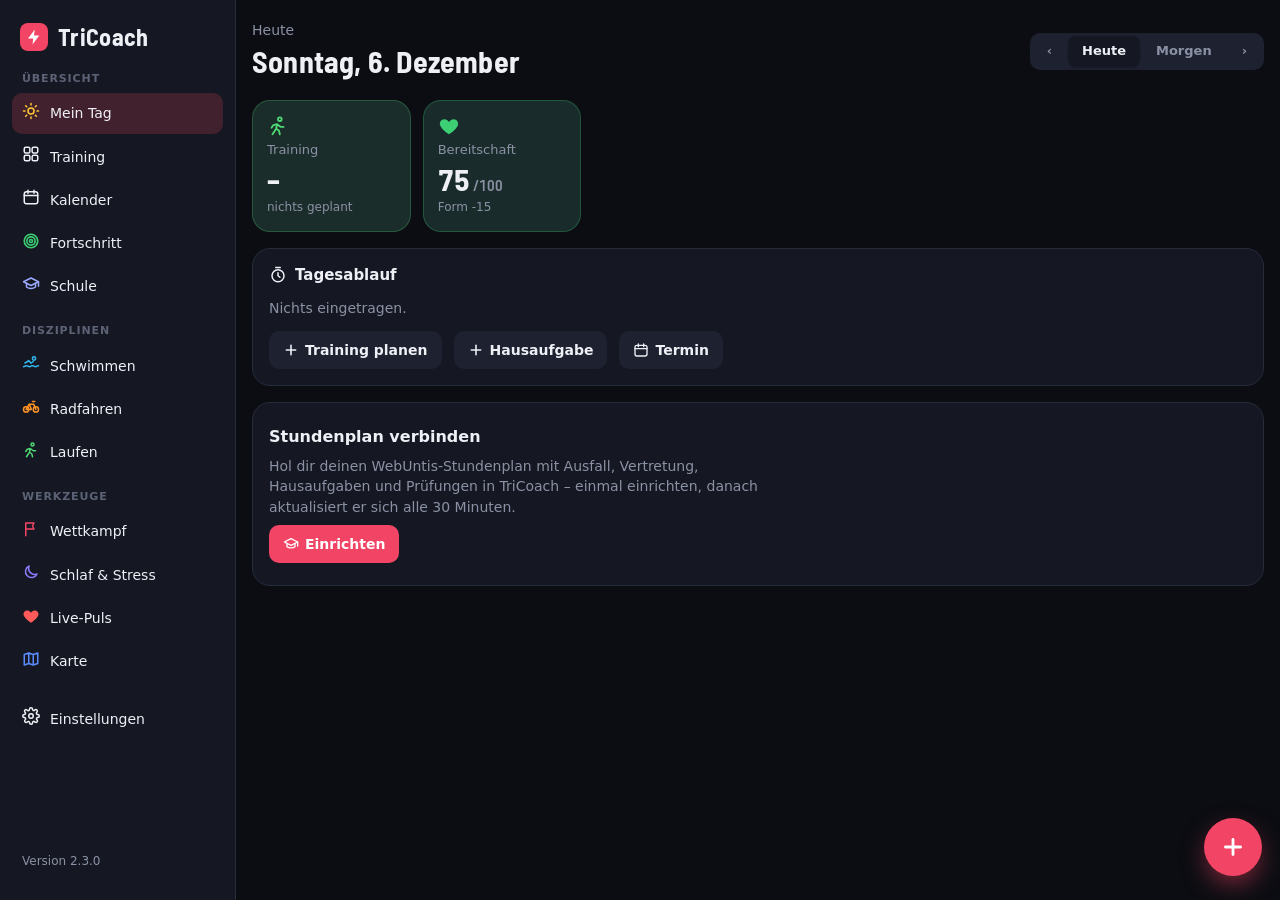
==== commit da91b87b: "2.3: Mein Tag, Schule (WebUntis mit Ausfall, Hausaufgaben, Prüfungen), Eintragen ohne Schnellwahl - " ====
--- a/index.html
+++ b/index.html
@@ -40,6 +40,7 @@
 <script src="js/log.js"></script>
 <script src="js/tp.js"></script>
 <script src="js/progress.js"></script>
+<script src="js/school.js"></script>
 <script src="js/settings.js"></script>
 <script src="js/app.js"></script>
 </body>
--- a/css/app.css
+++ b/css/app.css
@@ -5,7 +5,7 @@
 :root {
   --bg: #0b0d12; --bg2: #0b0d12; --surface: #151822; --surface2: #1d2130; --line: #272c3c;
   --fg: #eef0f6; --muted: #8b91a4; --faint: #5d6376;
-  --accent: #f24566; --on-accent: #fff; --swim: #33b8f2; --bike: #ff9426; --run: #4dd973; --str: #c77dff; --oth: #2fd6c3;
+  --accent: #f24566; --on-accent: #fff; --swim: #33b8f2; --bike: #ff9426; --run: #4dd973; --str: #c77dff; --oth: #2fd6c3; --school: #9aa8ff;
   --fit: #5a8cff; --fat: #f2598c; --form: #ffcc33; --sleep: #8f7bff;
   --good: #3ccf74; --warn: #ffb020; --bad: #ff5a5a;
   --z1: #7b8194; --z2: #3d8bff; --z3: #3ccf74; --z4: #ffcc33; --z5: #ff8a3d; --z6: #ff5a5a; --z7: #b36bff;
@@ -19,7 +19,7 @@
 [data-design="gletscher"] {
   --bg: #eef2f6; --bg2: #e4eaf1; --surface: #ffffff; --surface2: #eef2f7; --line: #dde3ec;
   --fg: #111827; --muted: #5b6475; --faint: #9aa3b2;
-  --accent: #2453ff; --swim: #0a8fd1; --bike: #e36b00; --run: #11a34a; --str: #8b3fd9; --oth: #0f9c8c;
+  --accent: #2453ff; --swim: #0a8fd1; --bike: #e36b00; --run: #11a34a; --str: #8b3fd9; --oth: #0f9c8c; --school: #4b5bdc;
   --fit: #2453ff; --fat: #d6336c; --form: #c98a00; --sleep: #6a4cff;
   --good: #11a34a; --warn: #c98a00; --bad: #e03131;
   --z1: #9aa3b2; --z2: #3b82f6; --z3: #16a34a; --z4: #d4a106; --z5: #ea7a1a; --z6: #e03131; --z7: #8b5cf6;
@@ -30,7 +30,7 @@
 [data-design="asphalt"] {
   --bg: #18191c; --bg2: #18191c; --surface: #222327; --surface2: #2b2c31; --line: #34363c;
   --fg: #f3f1ee; --muted: #9a978f; --faint: #66645e;
-  --accent: #ff6a13; --swim: #4cc3ff; --bike: #ffb000; --run: #9be564; --str: #d08cff; --oth: #5ee0cf;
+  --accent: #ff6a13; --swim: #4cc3ff; --bike: #ffb000; --run: #9be564; --str: #d08cff; --oth: #5ee0cf; --school: #a7b4ff;
   --fit: #4cc3ff; --fat: #ff6a13; --form: #ffe14d; --sleep: #b49cff;
   --r: 6px; --tile-r: 4px; --label-tt: uppercase; --label-ls: .08em;
   color-scheme: dark;
@@ -39,7 +39,7 @@
 [data-design="nordsee"] {
   --bg: #06222b; --bg2: #0a2f3a; --surface: #0b3340; --surface2: #11414f; --line: #17505f;
   --fg: #eaf6f7; --muted: #8fb3ba; --faint: #5a8590;
-  --accent: #ff7a59; --swim: #5fd4ff; --bike: #ffc15e; --run: #7ef0a8; --str: #d9a3ff; --oth: #4ff0d8;
+  --accent: #ff7a59; --swim: #5fd4ff; --bike: #ffc15e; --run: #7ef0a8; --str: #d9a3ff; --oth: #4ff0d8; --school: #b3c0ff;
   --fit: #5fd4ff; --fat: #ff7a59; --form: #ffe08a; --sleep: #c3a6ff;
   --z2: #5fd4ff; --z3: #7ef0a8; --r: 24px; --tile-r: 20px; --card-border: 1px solid rgba(255,255,255,.06);
   color-scheme: dark;
@@ -413,3 +413,46 @@
 .sheet-head b { white-space: nowrap; overflow: hidden; text-overflow: ellipsis; text-align: center }
 .weekstrip .cap { white-space: nowrap; font-size: 10.5px }
 .opt .btn:not(.primary) { background: var(--surface); border: 1px solid var(--line) }
+
+/* ===================== 2.3: Mein Tag & Schule ===================== */
+.strike { text-decoration: line-through; opacity: .7 }
+.ev.school { border-left-style: dotted }
+.ev.cancelled, .blk.cancelled { --c: var(--bad) !important; text-decoration: line-through; opacity: .75 }
+.blk.changed { --c: var(--warn) !important }
+.blk.school { background: color-mix(in srgb, var(--c) 14%, var(--surface)) }
+.timeline { display: flex; flex-direction: column; gap: 6px }
+.lrow { --c: var(--school); display: flex; gap: 12px; align-items: stretch; border: 0; background: color-mix(in srgb, var(--c) 10%, var(--surface2)); border-left: 4px solid var(--c); border-radius: 10px; padding: 8px 12px; text-align: left; color: var(--fg); width: 100% }
+.lrow .lt { font-variant-numeric: tabular-nums; font-weight: 650; font-size: 13px; min-width: 44px; line-height: 1.25 }
+.lrow .lt small { color: var(--muted); font-weight: 500 }
+.lrow .lmid { display: flex; flex-direction: column; gap: 1px; min-width: 0 }
+.lrow .lmid b { font-size: 14.5px }
+.lrow .lmid span { font-size: 12px; color: var(--muted) }
+.lrow .lmid em { font-style: normal; font-size: 12.5px; color: var(--c); font-weight: 600 }
+.lrow.cancel { --c: var(--bad) } .lrow.cancel b { text-decoration: line-through }
+.lrow.chg { --c: var(--warn) }
+.lrow.done { background: color-mix(in srgb, var(--c) 22%, var(--surface2)) }
+.nowmark { display: flex; align-items: center; gap: 8px; color: var(--bad); font-size: 11.5px; font-weight: 700 }
+.nowmark::before, .nowmark::after { content: ""; height: 2px; background: var(--bad); flex: 1; border-radius: 2px }
+.nowmark::before { flex: 0 0 10px }
+.hw { display: flex; gap: 12px; align-items: flex-start; padding: 8px 0; border-bottom: 1px solid var(--line) }
+.hw:last-of-type { border-bottom: 0 }
+.hw > div { flex: 1; display: flex; flex-direction: column; gap: 2px; min-width: 0 }
+.hw b { font-size: 14px }
+.hw .hwdue { text-align: right; white-space: nowrap }
+.hw.late .hwdue { color: var(--bad); font-weight: 650 }
+.hw.done > div { opacity: .5; text-decoration: line-through }
+.hwcheck { width: 26px; height: 26px; border-radius: 50%; border: 2px solid var(--muted); background: none; flex: none; display: grid; place-items: center; padding: 0; color: var(--on-accent) }
+.hw.done .hwcheck { background: var(--good); border-color: var(--good) }
+.hwcheck svg { width: 15px; height: 15px }
+.chgday { display: flex; flex-direction: column; gap: 4px }
+.sgrid { display: grid; grid-template-columns: 44px repeat(var(--n), minmax(0, 1fr)); gap: 4px; align-items: stretch }
+.sgh { text-align: center; font-size: 12px; color: var(--muted); padding: 4px 0; border-radius: 8px }
+.sgh b { color: var(--fg) }
+.sgh.now { background: color-mix(in srgb, var(--accent) 18%, transparent) }
+.sgt { font-size: 11px; color: var(--faint); font-variant-numeric: tabular-nums; padding-top: 8px; text-align: right; padding-right: 4px }
+.sgc { display: flex; flex-direction: column; gap: 2px; min-height: 38px }
+.sgl { --c: var(--school); flex: 1; border: 0; border-radius: 8px; background: color-mix(in srgb, var(--c) 20%, var(--surface2)); color: var(--fg); padding: 4px 2px; display: flex; flex-direction: column; align-items: center; justify-content: center; min-width: 0 }
+.sgl b { font-size: 12.5px; white-space: nowrap; overflow: hidden; text-overflow: ellipsis; max-width: 100% }
+.sgl span { font-size: 10px; color: var(--muted); white-space: nowrap; overflow: hidden; text-overflow: ellipsis; max-width: 100% }
+.sgl.chg { --c: var(--warn) } .sgl.cancel { --c: var(--bad) } .sgl.cancel b { text-decoration: line-through }
+.news { border-left: 4px solid var(--school) }
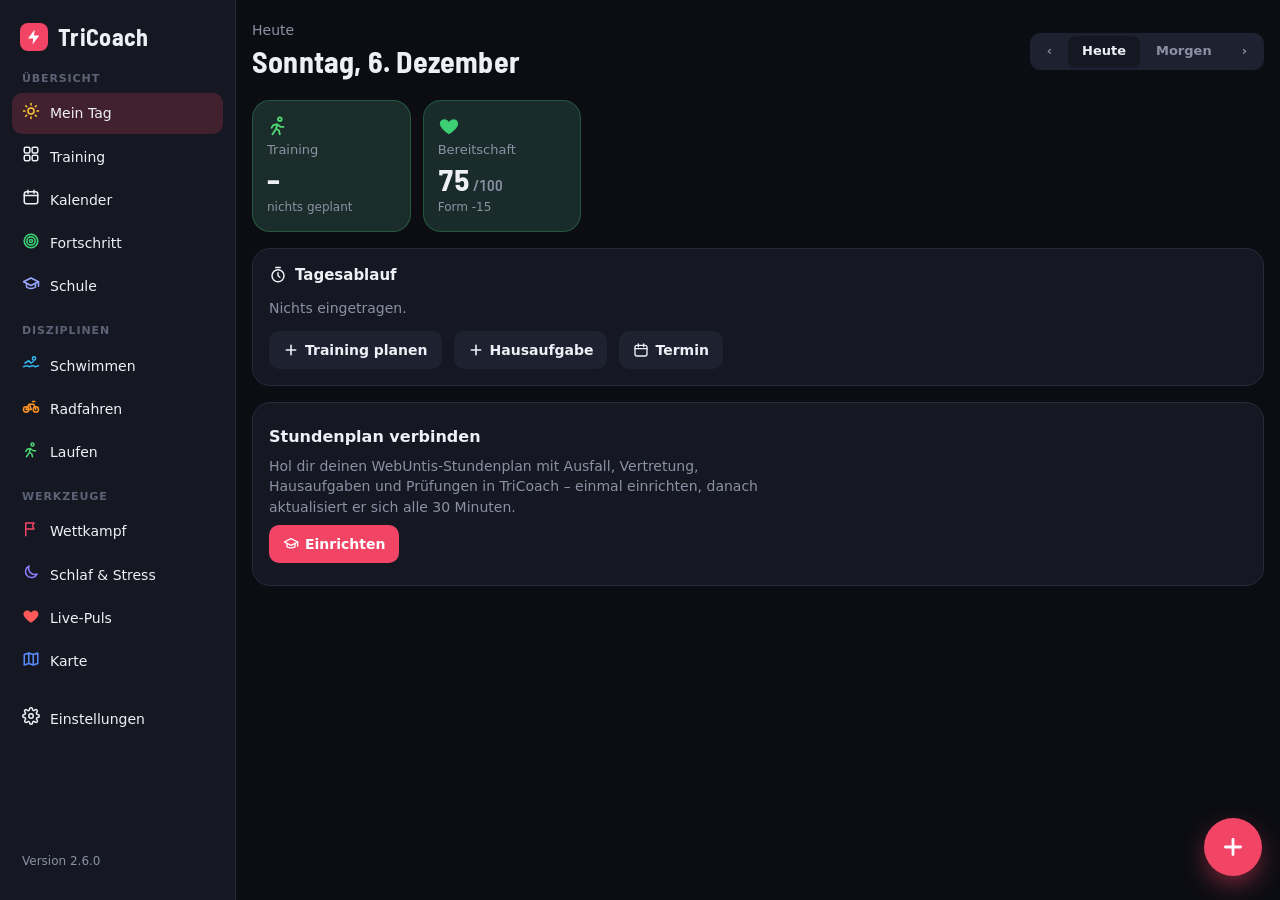
==== commit a227f4e9: "2.6: Siri, Kurzbefehle & Widget über Scriptable, Einträge auf allen Geräten via intervals.icu, Aufru" ====
--- a/index.html
+++ b/index.html
@@ -41,6 +41,7 @@
 <script src="js/tp.js"></script>
 <script src="js/progress.js"></script>
 <script src="js/school.js"></script>
+<script src="js/siri.js"></script>
 <script src="js/settings.js"></script>
 <script src="js/app.js"></script>
 </body>
--- a/css/app.css
+++ b/css/app.css
@@ -456,3 +456,17 @@
 .sgl span { font-size: 10px; color: var(--muted); white-space: nowrap; overflow: hidden; text-overflow: ellipsis; max-width: 100% }
 .sgl.chg { --c: var(--warn) } .sgl.cancel { --c: var(--bad) } .sgl.cancel b { text-decoration: line-through }
 .news { border-left: 4px solid var(--school) }
+
+/* 2.4: Auswahl über die volle Breite (z. B. 25 m / 50 m / Freiwasser) */
+.seg.fill { display: flex; width: 100%; box-sizing: border-box; }
+.seg.fill button { flex: 1; white-space: nowrap; padding-left: 6px; padding-right: 6px; }
+.fgroup > .seg.fill { margin: 0 0 10px; }
+
+/* 2.6 – Siri & Kurzbefehle */
+details.scut { border-top: 1px solid var(--line); padding: 8px 0 2px }
+details.scut summary { cursor: pointer; list-style: none; display: flex; flex-direction: column; gap: 2px }
+details.scut summary::-webkit-details-marker { display: none }
+details.scut summary::after { content: 'Anleitung ›'; font-size: 12px; color: var(--accent) }
+details.scut[open] summary::after { content: 'Anleitung ⌄' }
+details.scut .steps { margin-top: 8px }
+.btn[disabled] { opacity: .45; pointer-events: none }
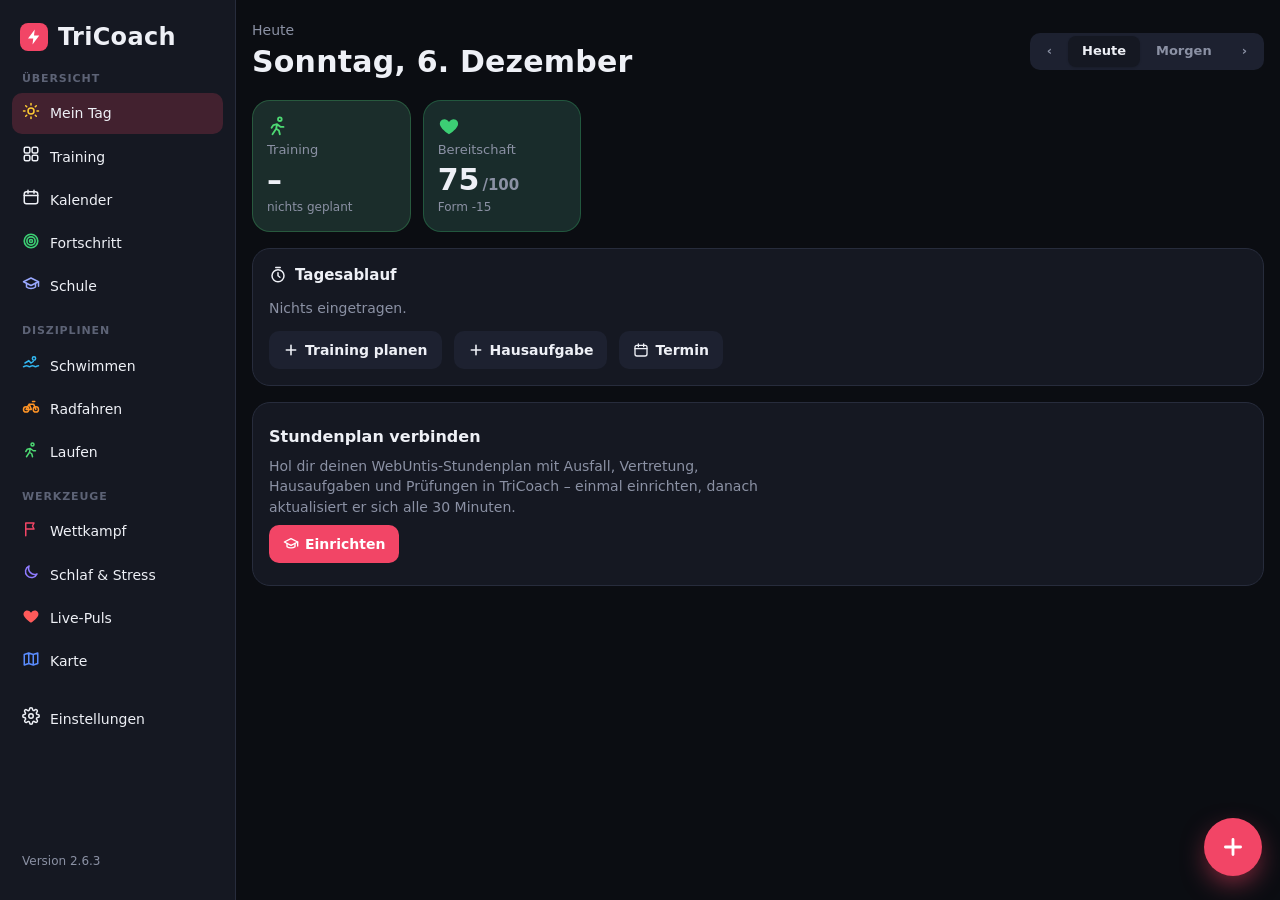
==== commit 5dfd48b6: "2.6.3: Keine Schriften mehr von Google-Servern (Datenschutz) Google Fonts wurde direkt eingebunden –" ====
--- a/index.html
+++ b/index.html
@@ -13,9 +13,6 @@
 <link rel="manifest" href="manifest.webmanifest">
 <link rel="icon" href="icons/icon-192.png" type="image/png">
 <link rel="apple-touch-icon" href="icons/apple-touch-icon.png">
-<link rel="preconnect" href="https://fonts.googleapis.com">
-<link rel="preconnect" href="https://fonts.gstatic.com" crossorigin>
-<link rel="stylesheet" href="https://fonts.googleapis.com/css2?family=Barlow+Semi+Condensed:wght@500;600;700&display=swap">
 <link rel="stylesheet" href="css/app.css">
 <script>try{var s=JSON.parse(localStorage.getItem('tricoach-settings')||'{}');if(s.design)document.documentElement.dataset.design=s.design;}catch(e){}</script>
 </head>
--- a/css/app.css
+++ b/css/app.css
@@ -9,7 +9,8 @@
   --fit: #5a8cff; --fat: #f2598c; --form: #ffcc33; --sleep: #8f7bff;
   --good: #3ccf74; --warn: #ffb020; --bad: #ff5a5a;
   --z1: #7b8194; --z2: #3d8bff; --z3: #3ccf74; --z4: #ffcc33; --z5: #ff8a3d; --z6: #ff5a5a; --z7: #b36bff;
-  --num: "Barlow Semi Condensed", "Segoe UI", system-ui, sans-serif;
+  /* Keine Schriften von Google-Servern (DSGVO) – nur, was auf dem Gerät schon da ist */
+  --num: "Barlow Semi Condensed", "Bahnschrift SemiCondensed", "Bahnschrift", "Roboto Condensed", "SF Pro Display", "Segoe UI", system-ui, sans-serif;
   --ui: -apple-system, BlinkMacSystemFont, "Segoe UI", system-ui, Roboto, sans-serif;
   --r: 18px; --tile-r: 18px; --label-tt: none; --label-ls: 0;
   --card-shadow: none; --card-border: 1px solid var(--line);
@@ -470,3 +471,7 @@
 details.scut[open] summary::after { content: 'Anleitung ⌄' }
 details.scut .steps { margin-top: 8px }
 .btn[disabled] { opacity: .45; pointer-events: none }
+.tpnote { display: flex; gap: 10px; align-items: flex-start; width: 100%; text-align: left; cursor: pointer; border: 1px solid var(--line) }
+.tpnote > span:last-child { display: flex; flex-direction: column; gap: 2px }
+.tpnote .dot { width: 10px; height: 10px; border-radius: 50%; margin-top: 5px; flex: none }
+.frow.tpb b { font-weight: 600 }
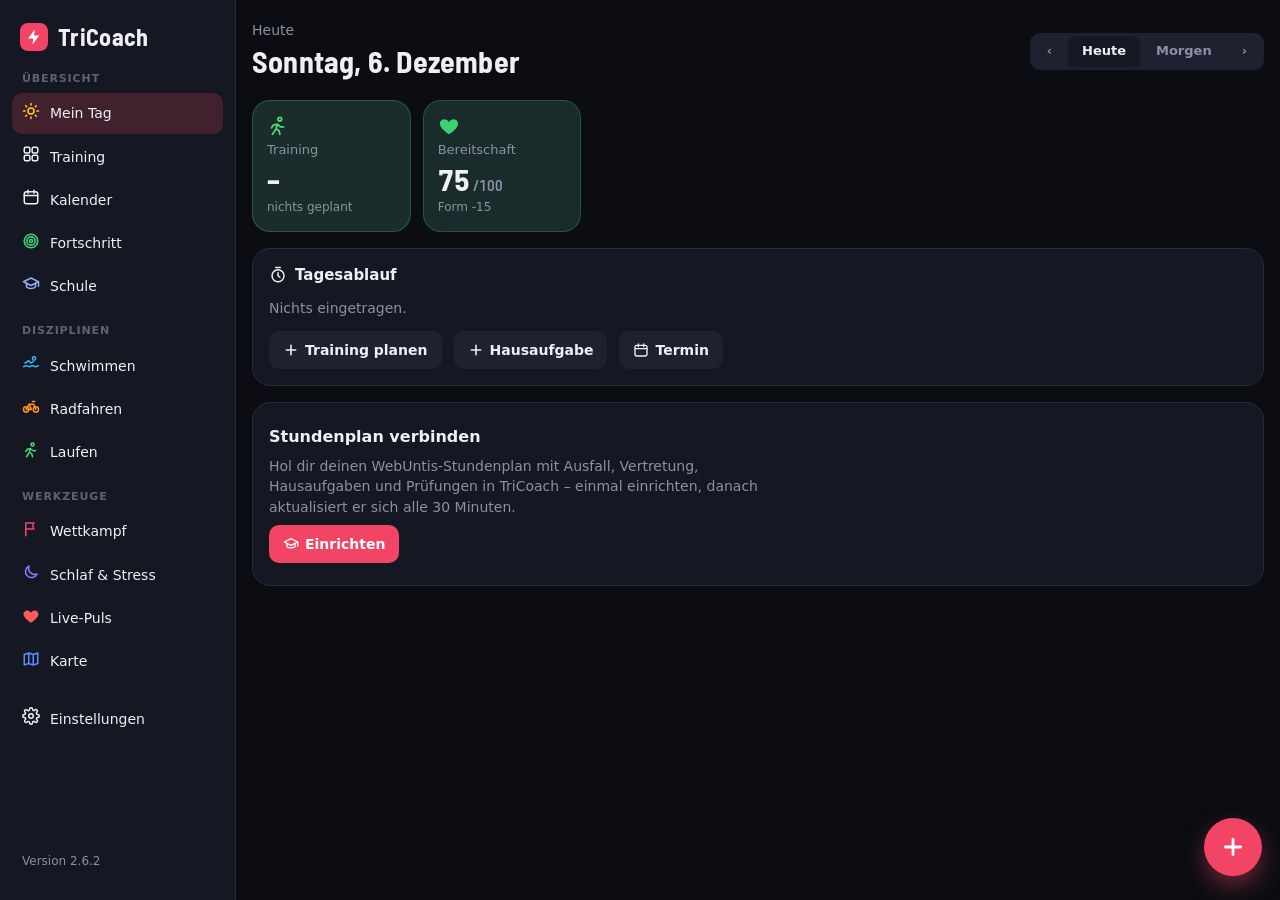
==== commit 80cdbc98: "Zurück auf 2.6.2 (Stand heute Morgen) – auf Wunsch von Jannik Macht 5dfd48b rückgängig. Hinweis: Die" ====
--- a/index.html
+++ b/index.html
@@ -13,6 +13,9 @@
 <link rel="manifest" href="manifest.webmanifest">
 <link rel="icon" href="icons/icon-192.png" type="image/png">
 <link rel="apple-touch-icon" href="icons/apple-touch-icon.png">
+<link rel="preconnect" href="https://fonts.googleapis.com">
+<link rel="preconnect" href="https://fonts.gstatic.com" crossorigin>
+<link rel="stylesheet" href="https://fonts.googleapis.com/css2?family=Barlow+Semi+Condensed:wght@500;600;700&display=swap">
 <link rel="stylesheet" href="css/app.css">
 <script>try{var s=JSON.parse(localStorage.getItem('tricoach-settings')||'{}');if(s.design)document.documentElement.dataset.design=s.design;}catch(e){}</script>
 </head>
--- a/css/app.css
+++ b/css/app.css
@@ -9,8 +9,7 @@
   --fit: #5a8cff; --fat: #f2598c; --form: #ffcc33; --sleep: #8f7bff;
   --good: #3ccf74; --warn: #ffb020; --bad: #ff5a5a;
   --z1: #7b8194; --z2: #3d8bff; --z3: #3ccf74; --z4: #ffcc33; --z5: #ff8a3d; --z6: #ff5a5a; --z7: #b36bff;
-  /* Keine Schriften von Google-Servern (DSGVO) – nur, was auf dem Gerät schon da ist */
-  --num: "Barlow Semi Condensed", "Bahnschrift SemiCondensed", "Bahnschrift", "Roboto Condensed", "SF Pro Display", "Segoe UI", system-ui, sans-serif;
+  --num: "Barlow Semi Condensed", "Segoe UI", system-ui, sans-serif;
   --ui: -apple-system, BlinkMacSystemFont, "Segoe UI", system-ui, Roboto, sans-serif;
   --r: 18px; --tile-r: 18px; --label-tt: none; --label-ls: 0;
   --card-shadow: none; --card-border: 1px solid var(--line);
